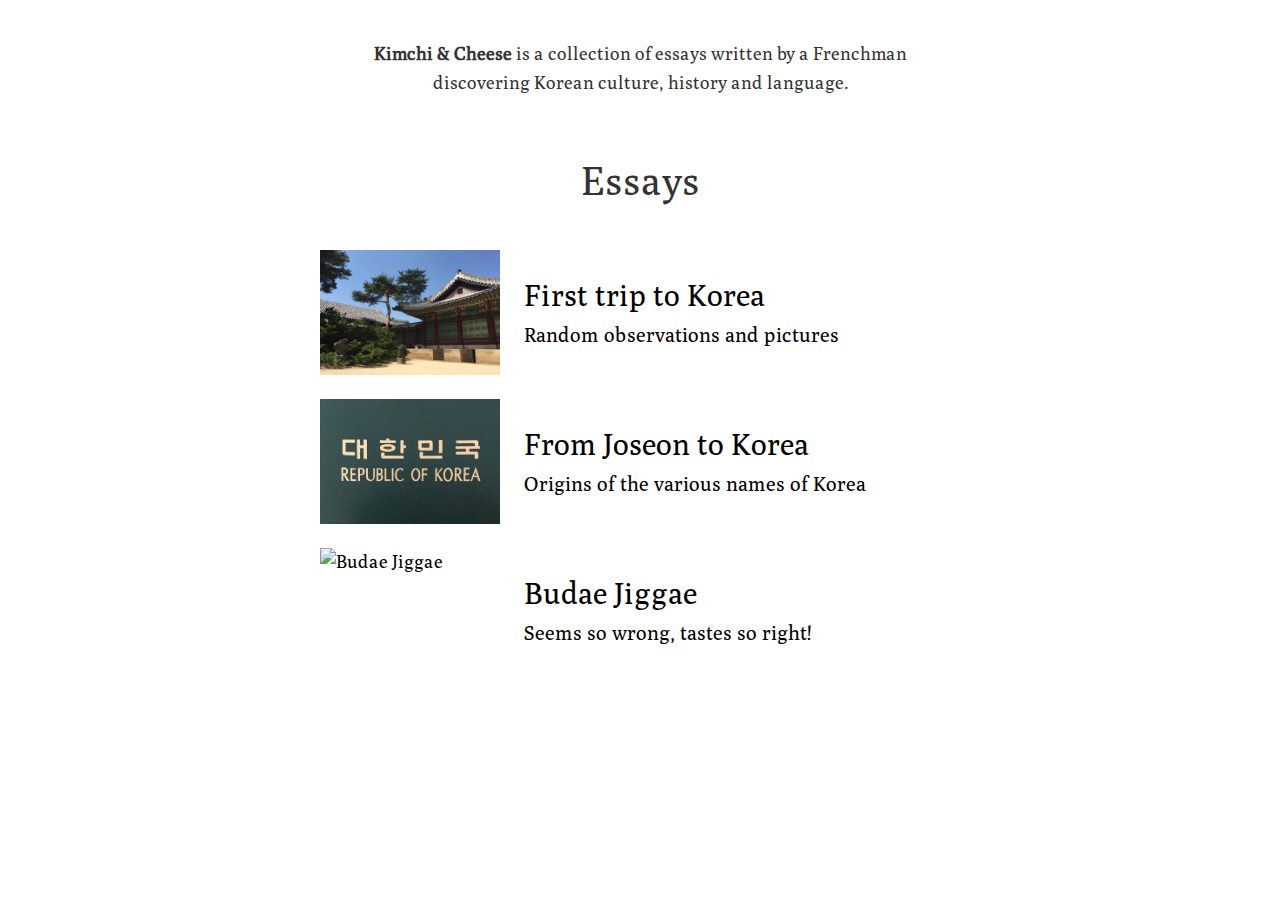
==== index.html @ 147a023c "Generate website (auto)" ====
<!DOCTYPE html>
<html lang="en">
    <head>
        <meta charset="utf-8">
        <title>Kimchi & Cheese</title>
        
    
            <link rel="stylesheet" href="https://fonts.googleapis.com/css?family=Poly">
            <link rel="stylesheet" href="https://maxcdn.bootstrapcdn.com/bootstrap/3.3.5/css/bootstrap.min.css">
            <link rel="stylesheet" href="css/base.css">
        
    <link rel="stylesheet" href="css/index.css">

    </head>

    <body>
    <nav class="container">
        <aside>
            <strong>Kimchi & Cheese</strong> is a collection of essays written by a Frenchman discovering Korean culture, history and language.
        </aside>
        <h1>Essays</h1>
        <ul>
            
                <li>
                    <a href="first-trip-to-korea.html">
                        <img src="images/first-trip-to-korea.jpg" alt="First trip to Korea">
                        <hgroup>
                            <h2>First trip to Korea</h2>
                            <h3>Random observations and pictures</h3>
                        </hgroup>
                    </a>
                </li>
            
                <li>
                    <a href="from-joseon-to-korea.html">
                        <img src="images/from-joseon-to-korea.jpg" alt="From Joseon to Korea">
                        <hgroup>
                            <h2>From Joseon to Korea</h2>
                            <h3>Origins of the various names of Korea</h3>
                        </hgroup>
                    </a>
                </li>
            
                <li>
                    <a href="budae-jiggae.html">
                        <img src="images/budae-jiggae.jpg" alt="Budae Jiggae">
                        <hgroup>
                            <h2>Budae Jiggae</h2>
                            <h3>Seems so wrong, tastes so right!</h3>
                        </hgroup>
                    </a>
                </li>
            
        </ul>
    </nav>
</body>
</html>
---- css/base.css ----
@media (min-width: 768px) {
    .container {
        width: 750px;
    }
}

body {
    font-family: 'Poly', serif;
    font-size: 18px;
    line-height: 1.6;
    padding-top: 40px;
    padding-bottom: 40px;
}

body > a {
    position: absolute;
    top: 5px;
    left: 10px;
}

a:link, a:visited {
    color: #CC092F;
}

a:hover, a:active {
    color: black;
}

a:link, a:hover, a:active, a:visited {
    text-decoration: none;
}
---- css/index.css ----
aside {
    margin: auto;
    width: 80%;
    text-align: center;
    margin-bottom: 60px;
}

h1 {
    text-align: center;
    font-size: 40px;
    margin-bottom: 48px;
}

nav li {
    list-style-type: none;
    margin-top: 24px;
    margin-bottom: 24px;
}

nav a:link, nav a:visited {
    color: black;
}

nav a:hover, nav a:active {
    color: #CC092F;
}

nav a {
    display: table;
}

nav img {
    display: table-cell;
    width: 180px;
    height: 125px;
    margin-right: 24px;
}

nav hgroup {
    display: table-cell;
    vertical-align: middle;
}

nav h2 {
    font-size: 30px;
    margin: 0;
    margin-bottom: 12px;
}

nav h3 {
    font-size: 20px;
    margin: 0;
}
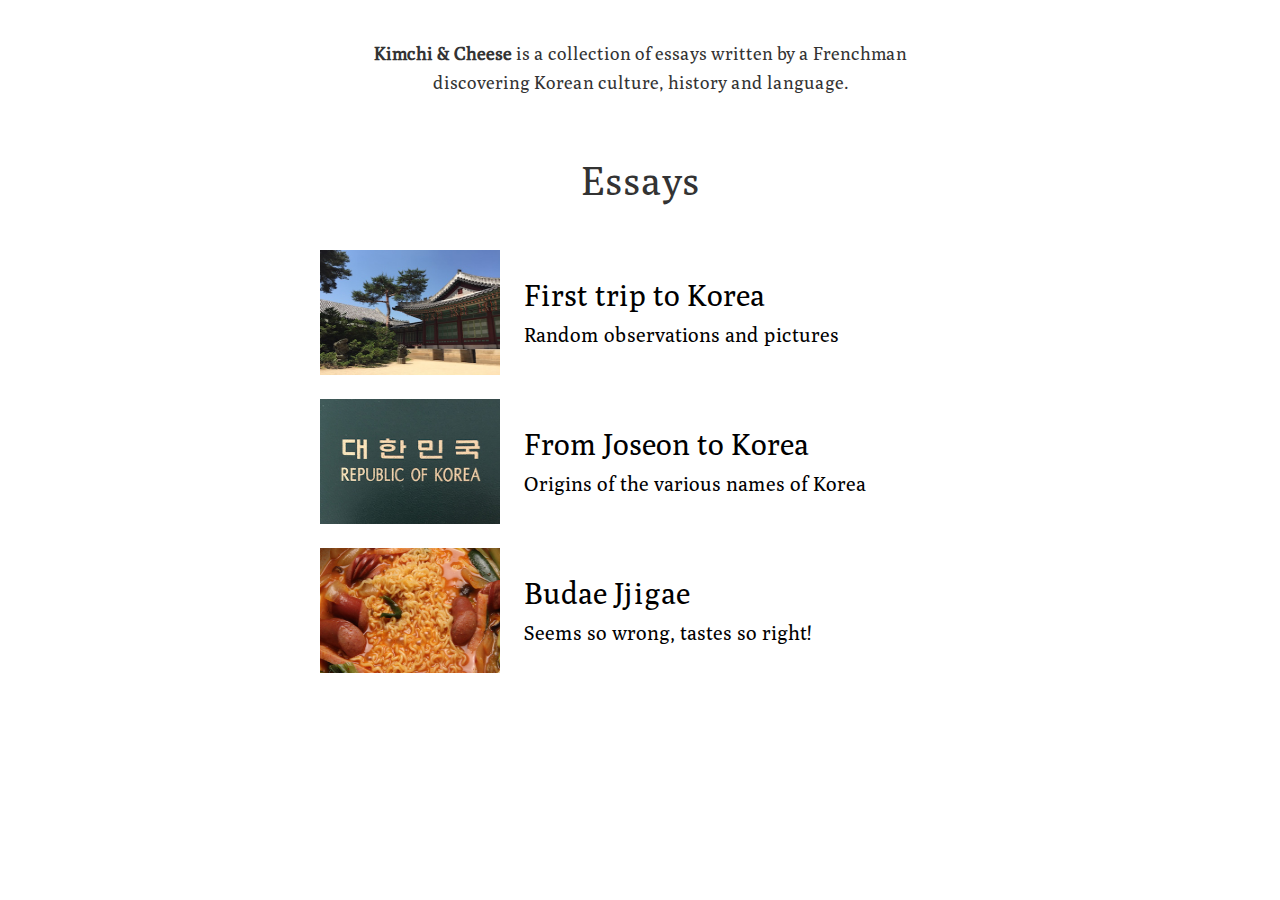
==== commit e50140e3: "Generate website (auto)" ====
--- a/index.html
+++ b/index.html
@@ -42,10 +42,10 @@
                 </li>
             
                 <li>
-                    <a href="budae-jiggae.html">
-                        <img src="images/budae-jiggae.jpg" alt="Budae Jiggae">
+                    <a href="budae-jjigae.html">
+                        <img src="images/budae-jjigae.jpg" alt="Budae Jjigae">
                         <hgroup>
-                            <h2>Budae Jiggae</h2>
+                            <h2>Budae Jjigae</h2>
                             <h3>Seems so wrong, tastes so right!</h3>
                         </hgroup>
                     </a>
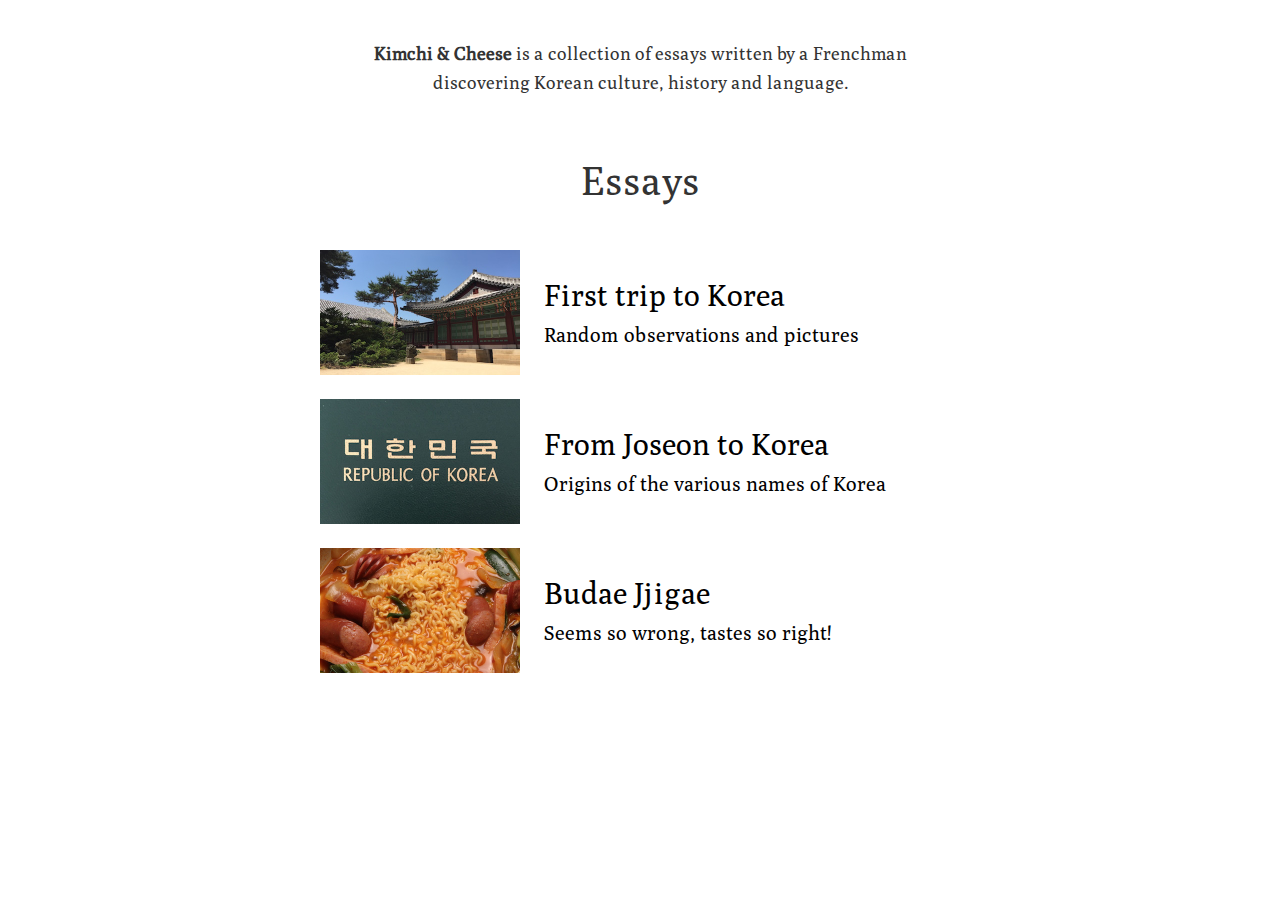
==== commit 7e58f306: "Generate website (auto)" ====
--- a/index.html
+++ b/index.html
@@ -14,6 +14,7 @@
     </head>
 
     <body>
+        
     <nav class="container">
         <aside>
             <strong>Kimchi & Cheese</strong> is a collection of essays written by a Frenchman discovering Korean culture, history and language.
@@ -53,5 +54,16 @@
             
         </ul>
     </nav>
-</body>
+
+
+        <!-- Google Analytics -->
+        <script>
+            (function(i,s,o,g,r,a,m){i['GoogleAnalyticsObject']=r;i[r]=i[r]||function(){
+            (i[r].q=i[r].q||[]).push(arguments)},i[r].l=1*new Date();a=s.createElement(o),
+            m=s.getElementsByTagName(o)[0];a.async=1;a.src=g;m.parentNode.insertBefore(a,m)
+            })(window,document,'script','https://www.google-analytics.com/analytics.js','ga');
+            ga('create', 'UA-62447026-1', 'auto');
+            ga('send', 'pageview');
+        </script>
+    </body>
 </html>--- a/css/index.css
+++ b/css/index.css
@@ -31,7 +31,7 @@
 
 nav img {
     display: table-cell;
-    width: 180px;
+    width: 200px;
     height: 125px;
     margin-right: 24px;
 }
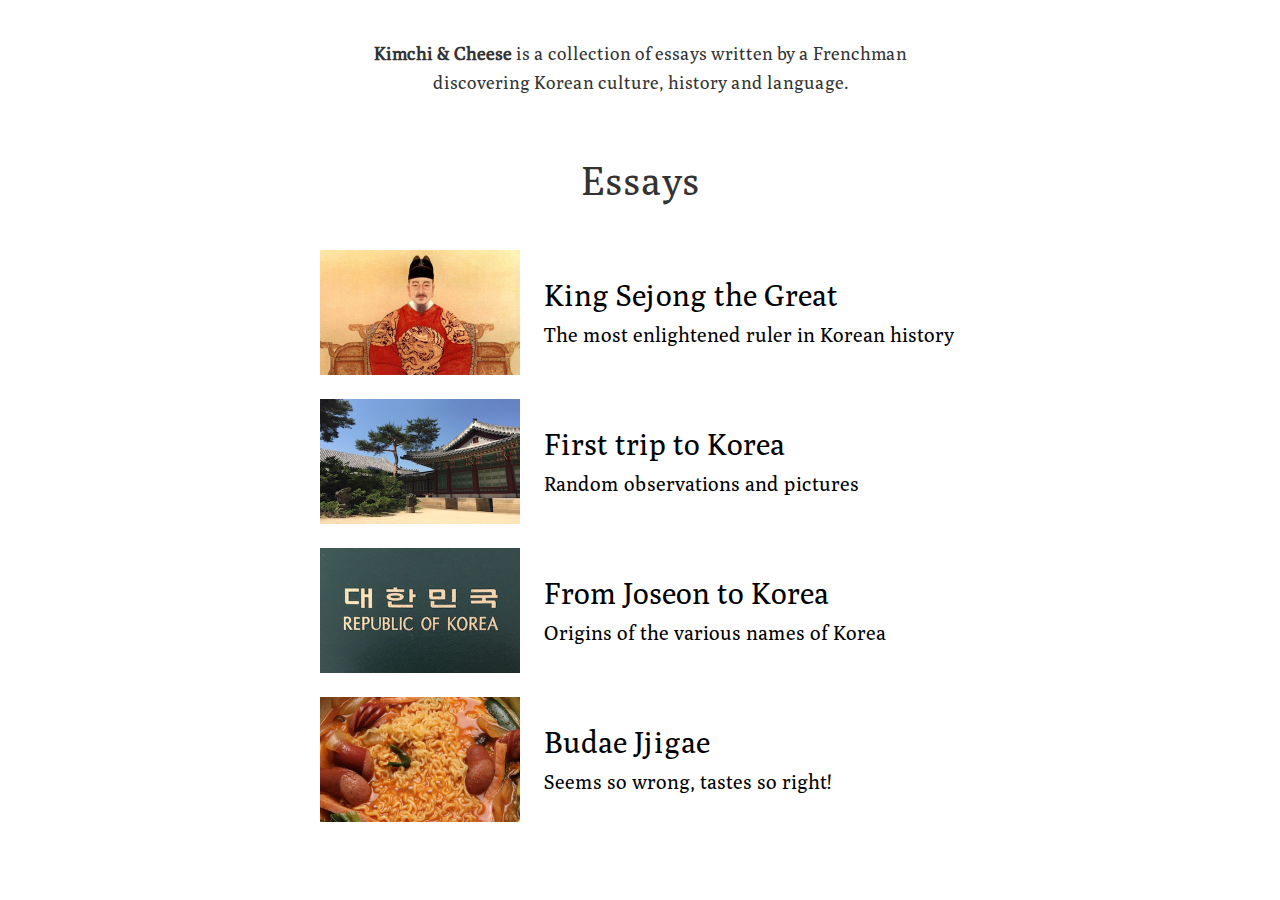
==== commit 16928f87: "Generate website (auto)" ====
--- a/index.html
+++ b/index.html
@@ -11,6 +11,7 @@
         
     <link rel="stylesheet" href="css/index.css">
 
+        
     </head>
 
     <body>
@@ -21,6 +22,16 @@
         </aside>
         <h1>Essays</h1>
         <ul>
+            
+                <li>
+                    <a href="king-sejong-the-great.html">
+                        <img src="images/king-sejong-the-great.jpg" alt="King Sejong the Great">
+                        <hgroup>
+                            <h2>King Sejong the Great</h2>
+                            <h3>The most enlightened ruler in Korean history</h3>
+                        </hgroup>
+                    </a>
+                </li>
             
                 <li>
                     <a href="first-trip-to-korea.html">
